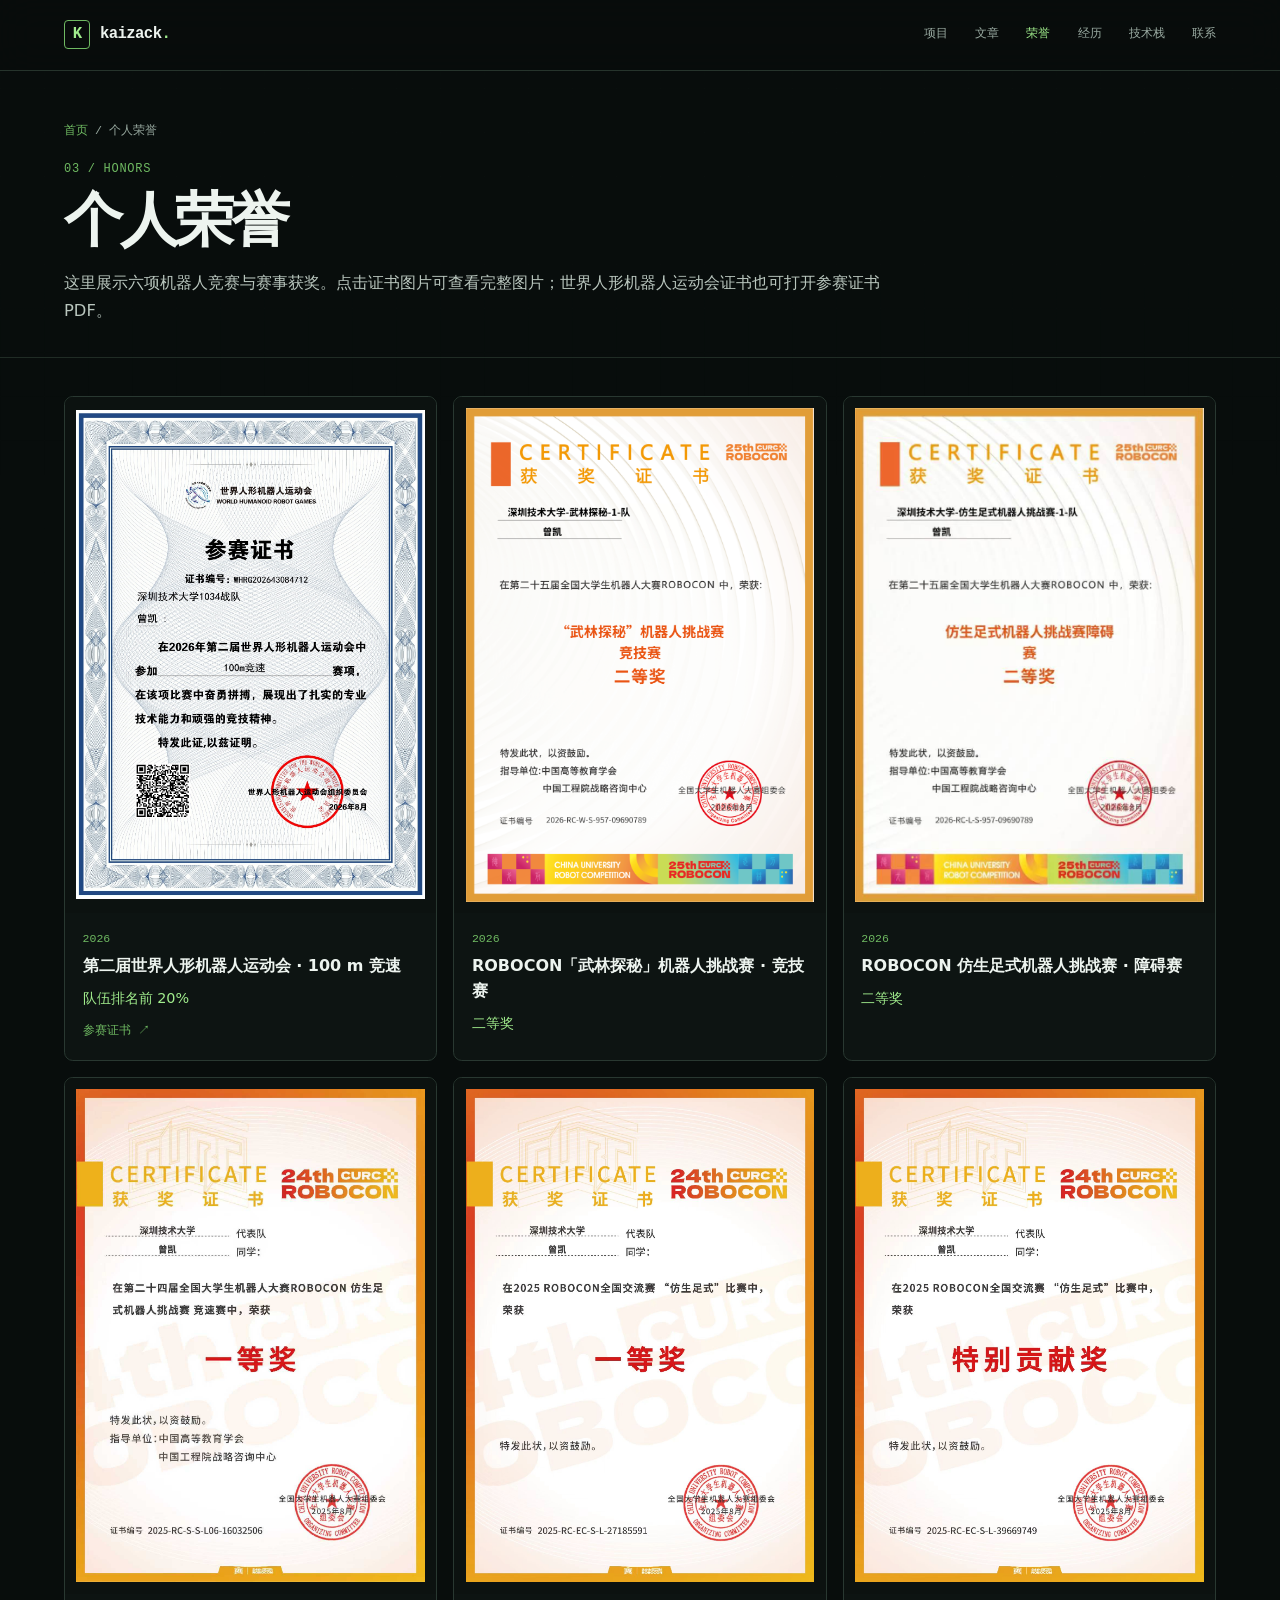
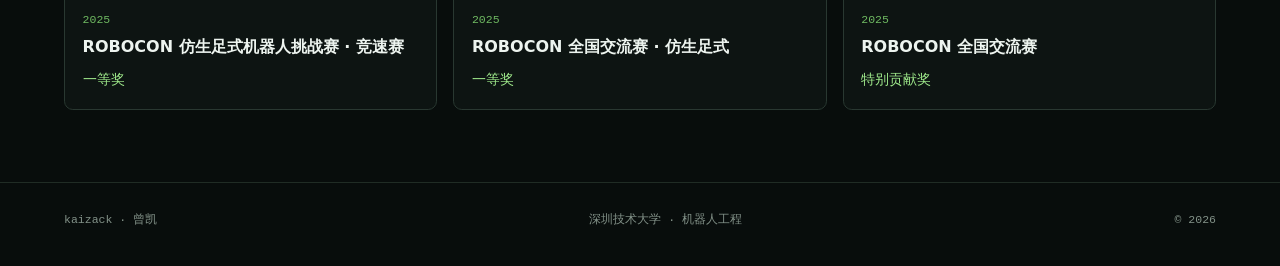
==== honors/index.html @ 5d1df663 "Show honors thumbnails and add detail page" ====
<!doctype html>
<html lang="zh-CN">
<head>
  <meta charset="utf-8">
  <meta name="viewport" content="width=device-width, initial-scale=1">
  <meta name="theme-color" content="#080d0c">
  <meta name="description" content="曾凯的机器人竞赛与赛事获奖证书。">
  <title>个人荣誉 — kaizack</title>
  <link rel="icon" href="/assets/mark.svg" type="image/svg+xml">
  <link rel="stylesheet" href="/assets/site.css">
  <script src="/assets/site.js" defer></script>
</head>
<body>
<a class="skip-link" href="#main">跳至正文</a>
<header class="site-header"><div class="wrap nav-shell">
  <a class="brand" href="/" aria-label="kaizack 首页"><span class="brand-mark">K</span><span>kaizack<span class="brand-dot">.</span></span></a>
  <button class="nav-toggle" type="button" aria-expanded="false" aria-controls="primary-nav">菜单</button>
  <nav class="nav-links" id="primary-nav" aria-label="主导航">
    <a href="/#projects">项目</a><a href="/#articles">文章</a><a href="/#honors" aria-current="page">荣誉</a><a href="/#timeline">经历</a><a href="/#stack">技术栈</a><a href="/#contact">联系</a>
  </nav>
</div></header>
<main id="main">
  <section class="page-hero"><div class="wrap">
    <div class="breadcrumbs"><a href="/">首页</a> / 个人荣誉</div>
    <p class="eyebrow">03 / honors</p><h1>个人荣誉</h1>
    <p class="lede">这里展示六项机器人竞赛与赛事获奖。点击证书图片可查看完整图片；世界人形机器人运动会证书也可打开参赛证书 PDF。</p>
  </div></section>
  <section class="detail-content" id="honors"><div class="wrap">
    <div class="honors-grid">
      <article class="honor-card">
        <button class="honor-preview" type="button" data-lightbox aria-label="查看第二届世界人形机器人运动会参赛证书">
          <img src="/assets/honor-whrg-2026-100m.jpg" alt="第二届世界人形机器人运动会 100 m 竞速参赛证书" loading="lazy" decoding="async">
        </button>
        <div class="honor-body"><p class="honor-year">2026</p><h3>第二届世界人形机器人运动会 · 100 m 竞速</h3><p class="honor-result">队伍排名前 20%</p><a class="honor-document-link" href="/assets/honor-whrg-2026-certificate.pdf" target="_blank" rel="noreferrer">参赛证书 ↗</a></div>
      </article>
      <article class="honor-card">
        <button class="honor-preview" type="button" data-lightbox aria-label="查看 2026 ROBOCON 武林探秘机器人挑战赛竞技赛二等奖证书">
          <img src="/assets/honor-robocon-2026-wulin.png" alt="2026 ROBOCON 武林探秘机器人挑战赛竞技赛二等奖证书" loading="lazy" decoding="async">
        </button>
        <div class="honor-body"><p class="honor-year">2026</p><h3>ROBOCON「武林探秘」机器人挑战赛 · 竞技赛</h3><p class="honor-result">二等奖</p></div>
      </article>
      <article class="honor-card">
        <button class="honor-preview" type="button" data-lightbox aria-label="查看 2026 ROBOCON 仿生足式机器人挑战赛障碍赛二等奖证书">
          <img src="/assets/honor-robocon-2026-obstacle.jpg" alt="2026 ROBOCON 仿生足式机器人挑战赛障碍赛二等奖证书" loading="lazy" decoding="async">
        </button>
        <div class="honor-body"><p class="honor-year">2026</p><h3>ROBOCON 仿生足式机器人挑战赛 · 障碍赛</h3><p class="honor-result">二等奖</p></div>
      </article>
      <article class="honor-card">
        <button class="honor-preview" type="button" data-lightbox aria-label="查看 2025 ROBOCON 仿生足式机器人挑战赛竞速赛一等奖证书">
          <img src="/assets/honor-robocon-2025-race.jpg" alt="2025 ROBOCON 仿生足式机器人挑战赛竞速赛一等奖证书" loading="lazy" decoding="async">
        </button>
        <div class="honor-body"><p class="honor-year">2025</p><h3>ROBOCON 仿生足式机器人挑战赛 · 竞速赛</h3><p class="honor-result">一等奖</p></div>
      </article>
      <article class="honor-card">
        <button class="honor-preview" type="button" data-lightbox aria-label="查看 2025 ROBOCON 全国交流赛仿生足式一等奖证书">
          <img src="/assets/honor-robocon-2025-exchange.jpg" alt="2025 ROBOCON 全国交流赛仿生足式一等奖证书" loading="lazy" decoding="async">
        </button>
        <div class="honor-body"><p class="honor-year">2025</p><h3>ROBOCON 全国交流赛 · 仿生足式</h3><p class="honor-result">一等奖</p></div>
      </article>
      <article class="honor-card">
        <button class="honor-preview" type="button" data-lightbox aria-label="查看 2025 ROBOCON 全国交流赛特别贡献奖证书">
          <img src="/assets/honor-robocon-2025-contribution.jpg" alt="2025 ROBOCON 全国交流赛特别贡献奖证书" loading="lazy" decoding="async">
        </button>
        <div class="honor-body"><p class="honor-year">2025</p><h3>ROBOCON 全国交流赛</h3><p class="honor-result">特别贡献奖</p></div>
      </article>

    </div>
  </div></section>
</main>
<footer class="site-footer"><div class="wrap footer-inner"><span>kaizack · 曾凯</span><span>深圳技术大学 · 机器人工程</span><span>© 2026</span></div></footer>
</body></html>
---- assets/site.css ----
:root {
  color-scheme: dark;
  --bg: #080d0c;
  --panel: #101715;
  --panel-raised: #151e1b;
  --line: #293831;
  --muted: #9aaba2;
  --text: #edf4ef;
  --green: #a1ed8d;
  --green-dim: #6fba62;
  --orange: #ffc27a;
  --mono: ui-monospace, SFMono-Regular, Menlo, Monaco, Consolas, "Liberation Mono", monospace;
  --sans: Inter, ui-sans-serif, system-ui, -apple-system, BlinkMacSystemFont, "Segoe UI", sans-serif;
  --measure: 72rem;
}
* { box-sizing: border-box; }
html { scroll-behavior: smooth; scroll-padding-top: 6rem; }
body { margin: 0; color: var(--text); background: var(--bg); font-family: var(--sans); line-height: 1.7; }
body::before { position: fixed; inset: 0; z-index: -1; content: ""; pointer-events: none; opacity: .16; background-image: linear-gradient(rgba(145, 183, 154, .08) 1px, transparent 1px), linear-gradient(90deg, rgba(145, 183, 154, .08) 1px, transparent 1px); background-size: 44px 44px; mask-image: linear-gradient(to bottom, black, transparent 78%); }
a { color: var(--green); text-decoration: none; }
a:hover { color: #d4ffcb; }
button { font: inherit; }
img, video { display: block; max-width: 100%; }
::selection { color: var(--bg); background: var(--green); }
.wrap { width: min(var(--measure), calc(100% - 2.5rem)); margin-inline: auto; }
.mono, code, .eyebrow, .nav-links, .terminal-label, .tag, .project-meta, .article-meta, .timeline-date { font-family: var(--mono); }
.skip-link { position: absolute; left: 1rem; top: -5rem; z-index: 20; padding: .65rem 1rem; color: var(--bg); background: var(--green); }
.skip-link:focus { top: 1rem; }
.site-header { position: sticky; top: 0; z-index: 10; border-bottom: 1px solid rgba(65, 87, 73, .55); background: rgba(8, 13, 12, .88); backdrop-filter: blur(18px); }
.nav-shell { min-height: 4.35rem; display: flex; align-items: center; justify-content: space-between; gap: 1.2rem; }
.brand { display: inline-flex; align-items: center; gap: .6rem; color: var(--text); font-family: var(--mono); font-size: .98rem; font-weight: 700; letter-spacing: -.04em; }
.brand-mark { display: inline-grid; width: 1.65rem; aspect-ratio: 1; place-items: center; border: 1px solid var(--green-dim); border-radius: .25rem; color: var(--green); }
.brand-dot { color: var(--green); }
.nav-links { display: flex; align-items: center; gap: clamp(.8rem, 2.6vw, 1.7rem); font-size: .78rem; }
.nav-links a { color: var(--muted); }
.nav-links a:hover, .nav-links a[aria-current="page"] { color: var(--green); }
.nav-toggle { display: none; padding: .45rem .65rem; border: 1px solid var(--line); border-radius: .35rem; color: var(--text); background: transparent; cursor: pointer; }
main { min-height: 70vh; }
.hero { position: relative; padding: clamp(4.2rem, 10vw, 8rem) 0 4.2rem; overflow: hidden; }
.hero::after { position: absolute; top: 3rem; right: -5rem; width: min(37vw, 29rem); aspect-ratio: 1; border: 1px solid rgba(161, 237, 141, .12); border-radius: 50%; box-shadow: 0 0 0 3rem rgba(161,237,141,.025), 0 0 0 7rem rgba(161,237,141,.02); content: ""; pointer-events: none; }
.hero-inner { position: relative; z-index: 1; max-width: 54rem; }
.terminal-label { display: inline-flex; gap: .6rem; align-items: center; margin-bottom: 1.25rem; color: var(--green); font-size: .83rem; }
.terminal-label::before { content: ">"; color: var(--green-dim); }
.hero h1 { max-width: 15ch; margin: 0; font-size: clamp(2.8rem, 7vw, 5.8rem); font-weight: 720; letter-spacing: -.065em; line-height: 1.08; }
.hero h1 span { color: var(--green); }
.hero-copy { max-width: 43rem; margin: 1.35rem 0 0; color: #b8c5bd; font-size: clamp(1rem, 1.7vw, 1.18rem); }
.hero-copy strong { color: var(--text); font-weight: 600; }
.hero-actions { display: flex; flex-wrap: wrap; gap: .75rem; margin-top: 1.8rem; }
.button { display: inline-flex; min-height: 2.85rem; align-items: center; justify-content: center; gap: .55rem; padding: .65rem 1rem; border: 1px solid var(--line); border-radius: .35rem; color: var(--text); background: var(--panel); font-family: var(--mono); font-size: .83rem; transition: border-color .16s ease, background .16s ease, transform .16s ease; }
.button:hover { transform: translateY(-1px); border-color: var(--green-dim); background: var(--panel-raised); color: var(--text); }
.button-primary { border-color: var(--green); color: #091008; background: var(--green); font-weight: 700; }
.button-primary:hover { border-color: #c1ffb1; color: #091008; background: #c1ffb1; }
.hero-facts { display: flex; flex-wrap: wrap; gap: .6rem 1.25rem; margin-top: 2.25rem; color: var(--muted); font-family: var(--mono); font-size: .75rem; }
.hero-facts span::before { margin-right: .5rem; color: var(--green-dim); content: "//"; }
.section { padding: 4.2rem 0; border-top: 1px solid rgba(65, 87, 73, .43); }
.section-head { display: flex; align-items: end; justify-content: space-between; gap: 1.5rem; margin-bottom: 1.75rem; }
.eyebrow { margin: 0 0 .45rem; color: var(--green-dim); font-size: .75rem; letter-spacing: .06em; text-transform: uppercase; }
h2 { margin: 0; font-size: clamp(1.75rem, 4vw, 2.65rem); letter-spacing: -.045em; line-height: 1.2; }
.section-intro { max-width: 40rem; margin: .7rem 0 0; color: var(--muted); }
.text-link { flex: 0 0 auto; color: var(--green); font-family: var(--mono); font-size: .78rem; }
.text-link::after { content: " ↗"; }
.project-grid { display: grid; grid-template-columns: repeat(2, minmax(0, 1fr)); gap: 1rem; }
.project-card { min-width: 0; overflow: hidden; border: 1px solid var(--line); border-radius: .65rem; background: linear-gradient(145deg, rgba(21,30,27,.95), rgba(12,17,15,.97)); transition: transform .18s ease, border-color .18s ease; }
.project-card:hover { transform: translateY(-3px); border-color: #587254; }
.project-card img { width: 100%; height: 14rem; object-fit: cover; background: #141c19; }
.project-media { display: block; width: 100%; overflow: hidden; cursor: pointer; }
.project-media img { display: block; }
.project-card .photo-contain { object-fit: contain; padding: .7rem; }
.media-button { width: 100%; padding: 0; overflow: hidden; border: 0; background: transparent; cursor: zoom-in; }
.project-body { padding: 1.15rem 1.2rem 1.25rem; }
.project-meta { display: flex; flex-wrap: wrap; gap: .45rem; margin-bottom: .65rem; color: var(--green-dim); font-size: .69rem; }
.project-body h3 { margin: 0; font-size: 1.18rem; letter-spacing: -.025em; }
.project-body p { margin: .55rem 0 1rem; color: #b2beb6; font-size: .9rem; }
.project-foot { display: flex; align-items: center; justify-content: space-between; gap: 1rem; font-family: var(--mono); font-size: .75rem; }
.project-foot a { color: var(--green); }
.project-foot span { color: #7e9085; }
.article-grid { display: grid; grid-template-columns: repeat(2, minmax(0, 1fr)); gap: 1rem; }
.article-card { padding: 1.2rem; border: 1px solid var(--line); border-radius: .55rem; background: rgba(16,23,21,.8); }
.article-card h3 { margin: .35rem 0 .45rem; font-size: 1.13rem; }
.article-card p { margin: 0; color: var(--muted); font-size: .9rem; }
.article-card .article-meta { color: var(--green-dim); font-size: .7rem; }
.honor-highlights { display: grid; grid-template-columns: repeat(2, minmax(0, 1fr)); gap: 1rem; max-width: 48rem; }
.honor-highlight { min-width: 0; overflow: hidden; border: 1px solid var(--line); border-radius: .55rem; background: rgba(16,23,21,.8); }
.honor-highlight-link { display: grid; height: 11rem; place-items: center; padding: .65rem; background: #0c1210; cursor: pointer; }
.honor-highlight-link:hover { background: #111a16; }
.honor-highlight-link img { width: 100%; height: 100%; object-fit: contain; }
.honor-highlight-caption { margin: 0; padding: .75rem .9rem .85rem; color: var(--green); font-size: .92rem; line-height: 1.55; }
.honors-grid { display: grid; grid-template-columns: repeat(3, minmax(0, 1fr)); gap: 1rem; }
.honor-card { min-width: 0; overflow: hidden; border: 1px solid var(--line); border-radius: .55rem; background: rgba(16,23,21,.8); }
.honor-preview { display: block; width: 100%; padding: .7rem; border: 0; background: #0c1210; cursor: zoom-in; }
.honor-preview img { width: 100%; aspect-ratio: 210 / 297; object-fit: contain; }
.honor-body { padding: 1rem 1.1rem 1.1rem; }
.honor-year { margin: 0 0 .35rem; color: var(--green-dim); font-family: var(--mono); font-size: .72rem; }
.honor-body h3 { margin: 0; font-size: 1rem; line-height: 1.55; }
.honor-result { margin: .45rem 0 0; color: var(--green); font-size: .9rem; }
.honor-document-link { display: inline-block; margin-top: .65rem; color: var(--green-dim); font-family: var(--mono); font-size: .75rem; }
@media (max-width: 980px) {
  .honors-grid { grid-template-columns: repeat(2, minmax(0, 1fr)); }
}
.split { display: grid; grid-template-columns: minmax(0, 1.1fr) minmax(14rem, .9fr); gap: 2rem; align-items: start; }
.prose { max-width: 52rem; color: #c4cec8; }
.prose p { margin: 0 0 1rem; }
.prose strong { color: var(--text); }
.prose h2 { margin: 2rem 0 .8rem; font-size: 1.45rem; }
.prose h3 { margin: 1.5rem 0 .55rem; color: var(--text); font-size: 1.08rem; }
.prose ul { padding-left: 1.25rem; }
.prose li { margin: .42rem 0; }
.prose code { padding: .08rem .3rem; border: 1px solid #31433a; border-radius: .2rem; color: #c5efa9; background: #121b17; font-size: .88em; }
.callout { margin: 1.2rem 0; padding: 1rem 1.1rem; border-left: 2px solid var(--green-dim); background: rgba(161,237,141,.055); color: #c9d5cd; }
.callout strong { color: var(--green); }
.timeline { position: relative; display: grid; gap: 0; max-width: 55rem; margin-left: .4rem; }
.timeline::before { position: absolute; top: .55rem; bottom: .65rem; left: .32rem; width: 1px; background: var(--line); content: ""; }
.timeline-item { position: relative; display: grid; grid-template-columns: 9.4rem 1fr; gap: 1.2rem; padding: 0 0 1.5rem 1.65rem; }
.timeline-item::before { position: absolute; top: .56rem; left: 0; width: .65rem; height: .65rem; border: 1px solid var(--green-dim); border-radius: 50%; background: var(--bg); content: ""; }
.timeline-date { color: var(--green-dim); font-size: .76rem; }
.timeline-item h3 { margin: 0; font-size: .98rem; }
.timeline-item p { margin: .25rem 0 0; color: var(--muted); font-size: .87rem; }
.skill-list { display: flex; flex-wrap: wrap; gap: .55rem; margin-top: 1.15rem; }
.tag { padding: .35rem .6rem; border: 1px solid #2c3a33; border-radius: .28rem; color: #c0d0c5; background: #101714; font-size: .72rem; }
.contact-panel { display: flex; flex-wrap: wrap; align-items: center; justify-content: space-between; gap: 1.2rem; padding: 1.4rem; border: 1px solid var(--line); border-radius: .55rem; background: var(--panel); }
.contact-panel h3 { margin: 0; font-size: 1.1rem; }
.contact-panel p { margin: .2rem 0 0; color: var(--muted); }
.contact-links { display: flex; flex-wrap: wrap; gap: .8rem 1.2rem; font-family: var(--mono); font-size: .78rem; }
.site-footer { padding: 1.7rem 0 2.3rem; border-top: 1px solid rgba(65, 87, 73, .43); color: #829188; font-family: var(--mono); font-size: .72rem; }
.footer-inner { display: flex; flex-wrap: wrap; justify-content: space-between; gap: .6rem 1.5rem; }
.page-hero { padding: 3.2rem 0 2rem; border-bottom: 1px solid rgba(65, 87, 73, .43); }
.breadcrumbs { margin-bottom: 1.1rem; color: var(--muted); font-family: var(--mono); font-size: .73rem; }
.breadcrumbs a { color: var(--green-dim); }
.page-hero h1 { margin: 0; font-size: clamp(2.1rem, 5vw, 3.7rem); letter-spacing: -.055em; line-height: 1.12; }
.page-hero .lede { max-width: 52rem; margin: 1rem 0 0; color: #b9c6be; font-size: 1.02rem; }
.page-meta { display: flex; flex-wrap: wrap; gap: .5rem 1rem; margin-top: 1rem; color: var(--green-dim); font-family: var(--mono); font-size: .73rem; }
.detail-content { padding: 2.4rem 0 4.5rem; }
.detail-grid { display: grid; grid-template-columns: minmax(0, 1fr) 17rem; gap: 2rem; align-items: start; }
.detail-aside { position: sticky; top: 6rem; padding: 1rem; border: 1px solid var(--line); border-radius: .45rem; background: var(--panel); }
.detail-aside h2 { margin: 0 0 .65rem; font-size: .78rem; font-family: var(--mono); color: var(--green); }
.detail-aside a { display: block; padding: .32rem 0; color: var(--muted); font-size: .82rem; }
.detail-aside a:hover { color: var(--green); }
.detail-image { width: 100%; max-height: 32rem; margin: 1rem 0 1.35rem; object-fit: contain; border: 1px solid var(--line); border-radius: .45rem; background: #0c1210; }
.metric-grid { display: grid; grid-template-columns: repeat(2, minmax(0, 1fr)); gap: .7rem; margin: 1.2rem 0; }
.metric { padding: .85rem; border: 1px solid var(--line); border-radius: .4rem; background: var(--panel); }
.metric b { display: block; color: var(--green); font-family: var(--mono); font-size: 1.15rem; }
.metric span { display: block; color: var(--muted); font-size: .75rem; }
.video-grid { display: grid; grid-template-columns: repeat(2, minmax(0, 1fr)); gap: 1rem; margin: 1.2rem 0; }
.video-card { min-width: 0; padding: .65rem; border: 1px solid var(--line); border-radius: .45rem; background: var(--panel); }
.video-card video { width: 100%; border-radius: .28rem; background: #050807; }
.video-card h3 { margin: .55rem .2rem .1rem; font-size: .87rem; }
.video-card p { margin: 0 .2rem .25rem; color: var(--muted); font-size: .76rem; }
.data-table { width: 100%; margin: 1rem 0 1.3rem; border-collapse: collapse; font-size: .84rem; }
.data-table th, .data-table td { padding: .7rem .65rem; border-bottom: 1px solid var(--line); text-align: left; vertical-align: top; }
.data-table th { color: var(--green); font-family: var(--mono); font-size: .72rem; font-weight: 500; }
.data-table td { color: #c4cec8; }
.article-toc { padding: 1rem; border: 1px solid var(--line); border-radius: .45rem; background: var(--panel); }
.article-toc h2 { margin: 0 0 .55rem; color: var(--green); font-family: var(--mono); font-size: .78rem; }
.article-toc a { display: block; padding: .25rem 0; color: var(--muted); font-size: .82rem; }
.article-toc a:hover { color: var(--green); }
.note-small { color: var(--muted); font-size: .78rem; }
dialog.lightbox { width: min(94vw, 72rem); max-width: none; max-height: 92vh; padding: .65rem; overflow: auto; border: 1px solid #536953; border-radius: .55rem; color: var(--text); background: #080d0c; }
dialog.lightbox::backdrop { background: rgba(0,0,0,.82); backdrop-filter: blur(5px); }
.lightbox img { width: 100%; max-height: calc(92vh - 5rem); object-fit: contain; }
.lightbox-close { display: flex; justify-content: end; margin-bottom: .4rem; }
.lightbox-close button { padding: .4rem .65rem; border: 1px solid var(--line); border-radius: .25rem; color: var(--text); background: var(--panel); cursor: pointer; }
:focus-visible { outline: 2px solid var(--green); outline-offset: 3px; }
@media (max-width: 760px) {
  .nav-shell { min-height: 4rem; }
  .nav-toggle { display: inline-flex; }
  .nav-links { position: absolute; top: calc(100% + 1px); right: 0; left: 0; display: none; align-items: stretch; flex-direction: column; gap: 0; padding: .5rem 1.25rem 1rem; border-bottom: 1px solid var(--line); background: rgba(8,13,12,.98); }
  .nav-links[data-open="true"] { display: flex; }
  .nav-links a { padding: .6rem .1rem; }
  .project-grid, .article-grid { grid-template-columns: 1fr; }
  .honors-grid { grid-template-columns: 1fr; }
  .honor-highlights { grid-template-columns: 1fr; max-width: 26rem; }
  .honor-highlight-link { height: 10rem; }
  .project-card img { height: 13rem; }
  .split, .detail-grid { grid-template-columns: 1fr; }
  .detail-aside { position: static; order: -1; }
  .detail-aside nav { display: flex; flex-wrap: wrap; gap: .2rem .8rem; }
  .timeline-item { grid-template-columns: 1fr; gap: .12rem; }
  .video-grid { grid-template-columns: 1fr; }
  .section { padding: 3.2rem 0; }
}
@media (max-width: 440px) {
  .wrap { width: min(var(--measure), calc(100% - 1.4rem)); }
  .hero { padding-top: 3.5rem; }
  .hero::after { right: -15rem; width: 24rem; }
  .section-head { align-items: start; flex-direction: column; gap: .6rem; }
  .contact-panel { align-items: start; flex-direction: column; }
  .metric-grid { grid-template-columns: 1fr 1fr; }
  .data-table { font-size: .74rem; }
  .data-table th, .data-table td { padding: .55rem .4rem; }
}
@media (prefers-reduced-motion: reduce) {
  html { scroll-behavior: auto; }
  *, *::before, *::after { scroll-behavior: auto !important; transition-duration: .01ms !important; animation-duration: .01ms !important; }
}
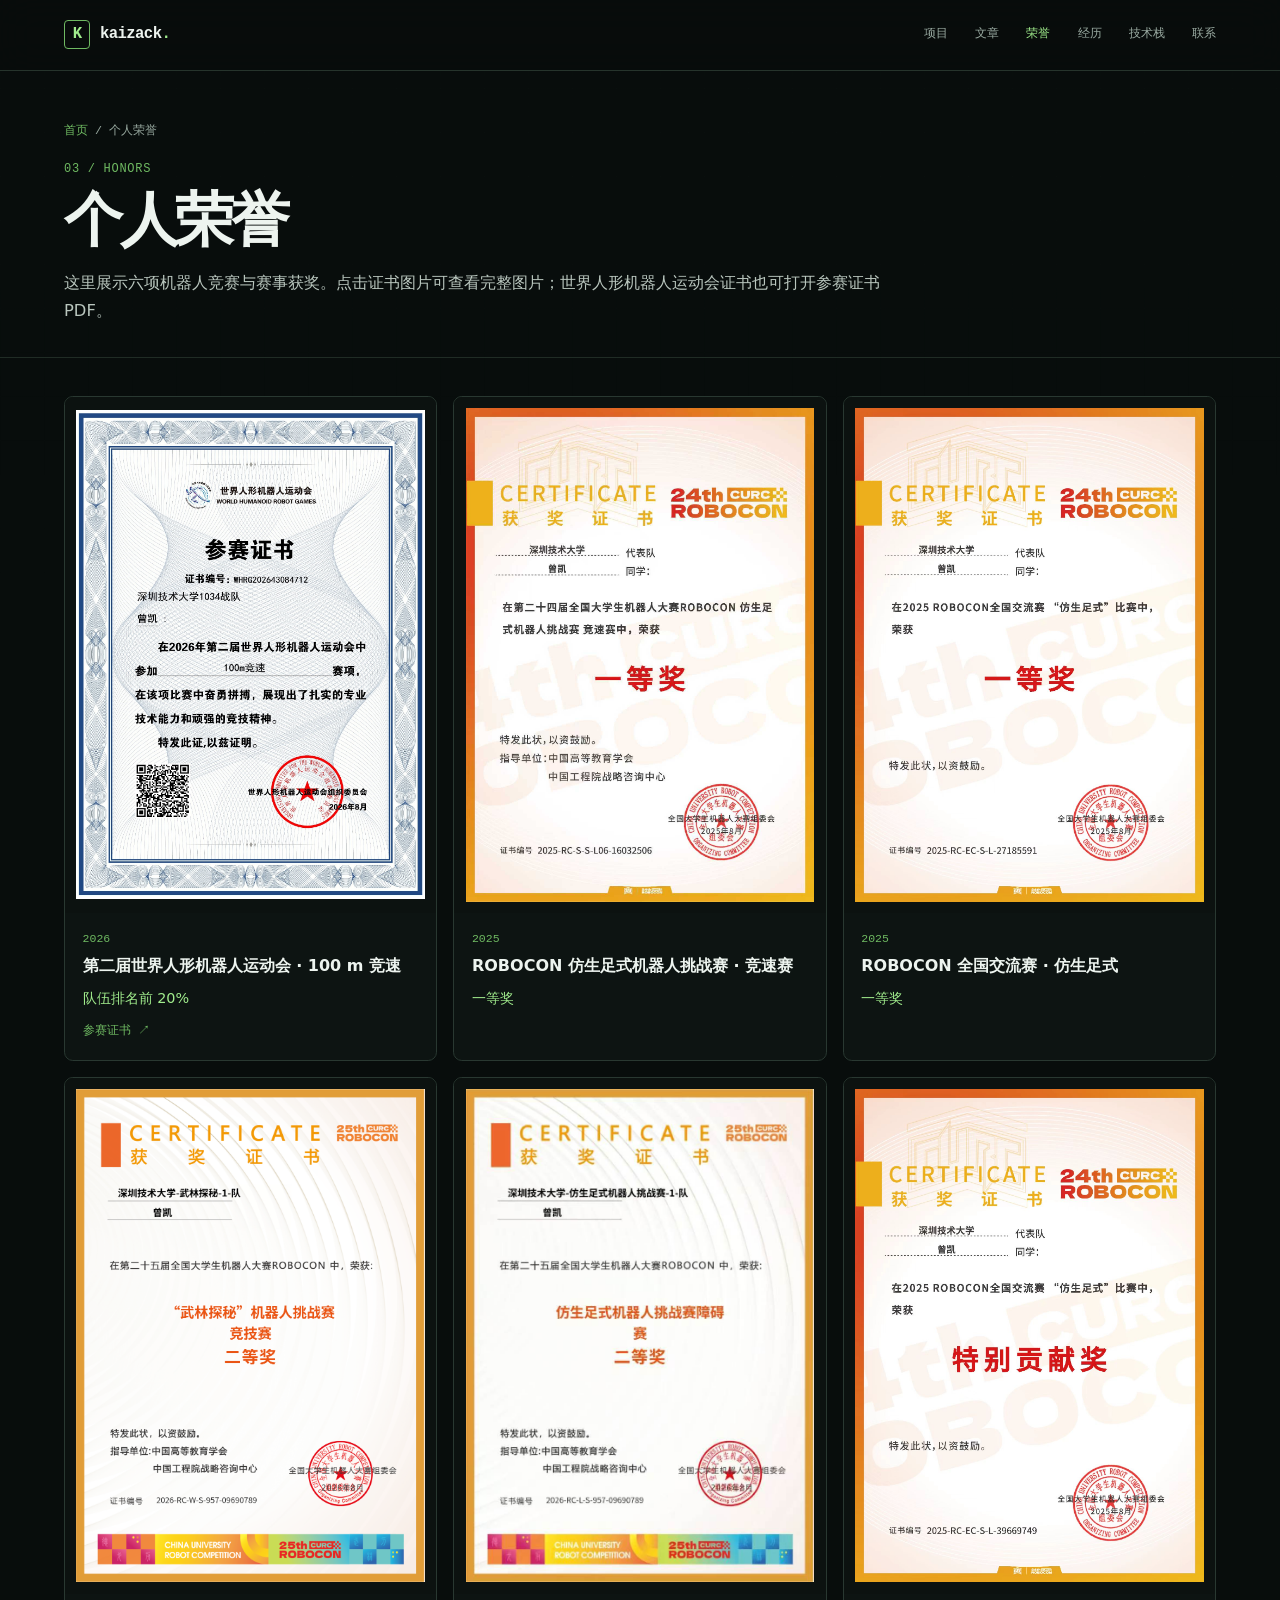
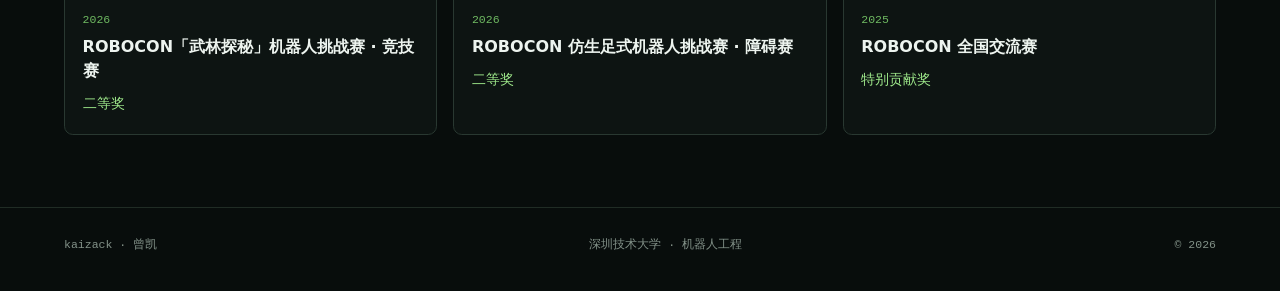
==== commit 05e3b7e5: "Show full honors thumbnails and prioritize first prizes" ====
--- a/honors/index.html
+++ b/honors/index.html
@@ -32,32 +32,27 @@
           <img src="/assets/honor-whrg-2026-100m.jpg" alt="第二届世界人形机器人运动会 100 m 竞速参赛证书" loading="lazy" decoding="async">
         </button>
         <div class="honor-body"><p class="honor-year">2026</p><h3>第二届世界人形机器人运动会 · 100 m 竞速</h3><p class="honor-result">队伍排名前 20%</p><a class="honor-document-link" href="/assets/honor-whrg-2026-certificate.pdf" target="_blank" rel="noreferrer">参赛证书 ↗</a></div>
-      </article>
-      <article class="honor-card">
+      </article>      <article class="honor-card">
+        <button class="honor-preview" type="button" data-lightbox aria-label="查看 2025 ROBOCON 仿生足式机器人挑战赛竞速赛一等奖证书">
+          <img src="/assets/honor-robocon-2025-race.jpg" alt="2025 ROBOCON 仿生足式机器人挑战赛竞速赛一等奖证书" loading="lazy" decoding="async">
+        </button>
+        <div class="honor-body"><p class="honor-year">2025</p><h3>ROBOCON 仿生足式机器人挑战赛 · 竞速赛</h3><p class="honor-result">一等奖</p></div>
+      </article>      <article class="honor-card">
+        <button class="honor-preview" type="button" data-lightbox aria-label="查看 2025 ROBOCON 全国交流赛仿生足式一等奖证书">
+          <img src="/assets/honor-robocon-2025-exchange.jpg" alt="2025 ROBOCON 全国交流赛仿生足式一等奖证书" loading="lazy" decoding="async">
+        </button>
+        <div class="honor-body"><p class="honor-year">2025</p><h3>ROBOCON 全国交流赛 · 仿生足式</h3><p class="honor-result">一等奖</p></div>
+      </article>      <article class="honor-card">
         <button class="honor-preview" type="button" data-lightbox aria-label="查看 2026 ROBOCON 武林探秘机器人挑战赛竞技赛二等奖证书">
           <img src="/assets/honor-robocon-2026-wulin.png" alt="2026 ROBOCON 武林探秘机器人挑战赛竞技赛二等奖证书" loading="lazy" decoding="async">
         </button>
         <div class="honor-body"><p class="honor-year">2026</p><h3>ROBOCON「武林探秘」机器人挑战赛 · 竞技赛</h3><p class="honor-result">二等奖</p></div>
-      </article>
-      <article class="honor-card">
+      </article>      <article class="honor-card">
         <button class="honor-preview" type="button" data-lightbox aria-label="查看 2026 ROBOCON 仿生足式机器人挑战赛障碍赛二等奖证书">
           <img src="/assets/honor-robocon-2026-obstacle.jpg" alt="2026 ROBOCON 仿生足式机器人挑战赛障碍赛二等奖证书" loading="lazy" decoding="async">
         </button>
         <div class="honor-body"><p class="honor-year">2026</p><h3>ROBOCON 仿生足式机器人挑战赛 · 障碍赛</h3><p class="honor-result">二等奖</p></div>
-      </article>
-      <article class="honor-card">
-        <button class="honor-preview" type="button" data-lightbox aria-label="查看 2025 ROBOCON 仿生足式机器人挑战赛竞速赛一等奖证书">
-          <img src="/assets/honor-robocon-2025-race.jpg" alt="2025 ROBOCON 仿生足式机器人挑战赛竞速赛一等奖证书" loading="lazy" decoding="async">
-        </button>
-        <div class="honor-body"><p class="honor-year">2025</p><h3>ROBOCON 仿生足式机器人挑战赛 · 竞速赛</h3><p class="honor-result">一等奖</p></div>
-      </article>
-      <article class="honor-card">
-        <button class="honor-preview" type="button" data-lightbox aria-label="查看 2025 ROBOCON 全国交流赛仿生足式一等奖证书">
-          <img src="/assets/honor-robocon-2025-exchange.jpg" alt="2025 ROBOCON 全国交流赛仿生足式一等奖证书" loading="lazy" decoding="async">
-        </button>
-        <div class="honor-body"><p class="honor-year">2025</p><h3>ROBOCON 全国交流赛 · 仿生足式</h3><p class="honor-result">一等奖</p></div>
-      </article>
-      <article class="honor-card">
+      </article>      <article class="honor-card">
         <button class="honor-preview" type="button" data-lightbox aria-label="查看 2025 ROBOCON 全国交流赛特别贡献奖证书">
           <img src="/assets/honor-robocon-2025-contribution.jpg" alt="2025 ROBOCON 全国交流赛特别贡献奖证书" loading="lazy" decoding="async">
         </button>
--- a/assets/site.css
+++ b/assets/site.css
@@ -79,11 +79,11 @@
 .article-card h3 { margin: .35rem 0 .45rem; font-size: 1.13rem; }
 .article-card p { margin: 0; color: var(--muted); font-size: .9rem; }
 .article-card .article-meta { color: var(--green-dim); font-size: .7rem; }
-.honor-highlights { display: grid; grid-template-columns: repeat(2, minmax(0, 1fr)); gap: 1rem; max-width: 48rem; }
+.honor-highlights { display: grid; grid-template-columns: repeat(2, minmax(0, 1fr)); gap: 1rem; }
 .honor-highlight { min-width: 0; overflow: hidden; border: 1px solid var(--line); border-radius: .55rem; background: rgba(16,23,21,.8); }
-.honor-highlight-link { display: grid; height: 11rem; place-items: center; padding: .65rem; background: #0c1210; cursor: pointer; }
+.honor-highlight-link { display: flex; height: 9rem; align-items: center; justify-content: center; overflow: hidden; padding: .65rem; background: #0c1210; cursor: pointer; }
 .honor-highlight-link:hover { background: #111a16; }
-.honor-highlight-link img { width: 100%; height: 100%; object-fit: contain; }
+.honor-highlight-link img { display: block; flex: 0 1 auto; width: auto; height: 100%; min-width: 0; min-height: 0; max-width: 100%; max-height: 100%; object-fit: contain; }
 .honor-highlight-caption { margin: 0; padding: .75rem .9rem .85rem; color: var(--green); font-size: .92rem; line-height: 1.55; }
 .honors-grid { display: grid; grid-template-columns: repeat(3, minmax(0, 1fr)); gap: 1rem; }
 .honor-card { min-width: 0; overflow: hidden; border: 1px solid var(--line); border-radius: .55rem; background: rgba(16,23,21,.8); }
@@ -168,8 +168,9 @@
   .nav-links a { padding: .6rem .1rem; }
   .project-grid, .article-grid { grid-template-columns: 1fr; }
   .honors-grid { grid-template-columns: 1fr; }
-  .honor-highlights { grid-template-columns: 1fr; max-width: 26rem; }
-  .honor-highlight-link { height: 10rem; }
+  .honor-highlights { grid-template-columns: repeat(2, minmax(0, 1fr)); }
+  .honor-highlight-link { height: 7.5rem; }
+  .honor-highlight-caption { padding: .6rem .65rem .7rem; font-size: .78rem; line-height: 1.45; }
   .project-card img { height: 13rem; }
   .split, .detail-grid { grid-template-columns: 1fr; }
   .detail-aside { position: static; order: -1; }
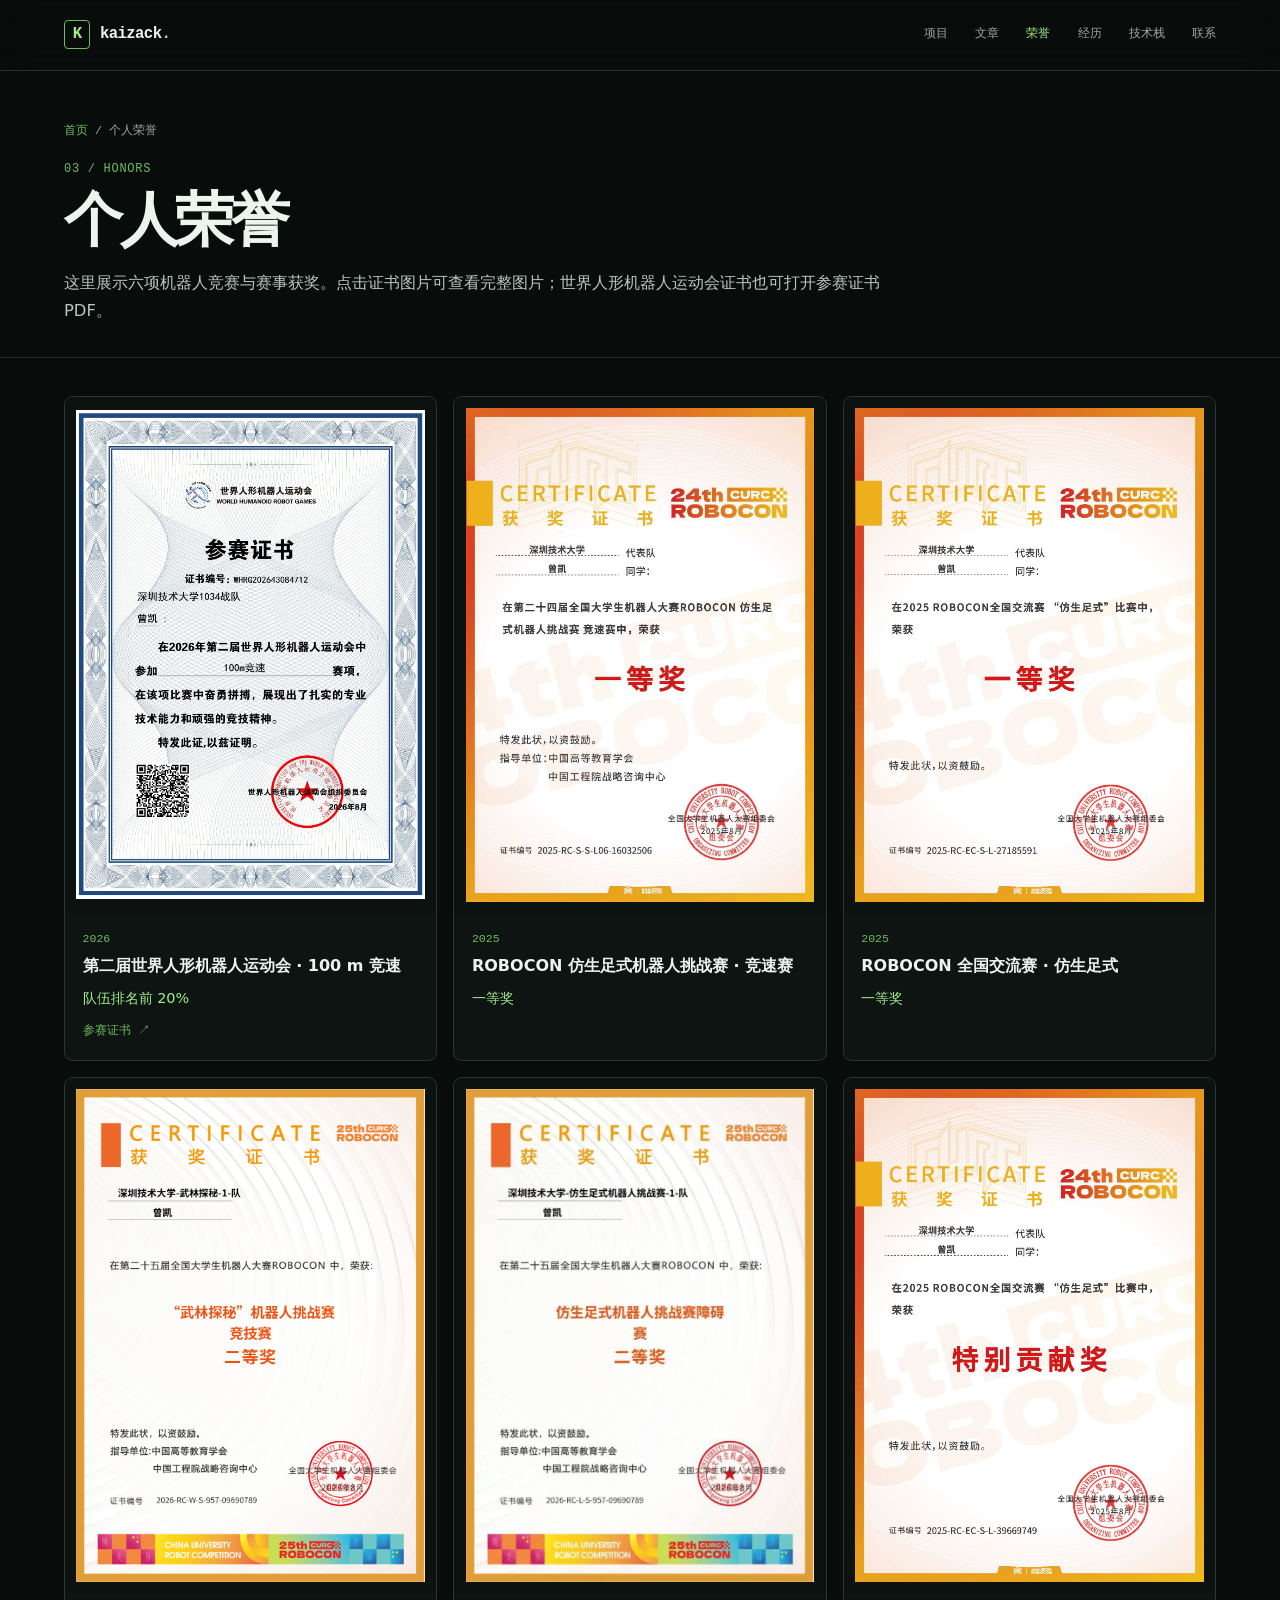
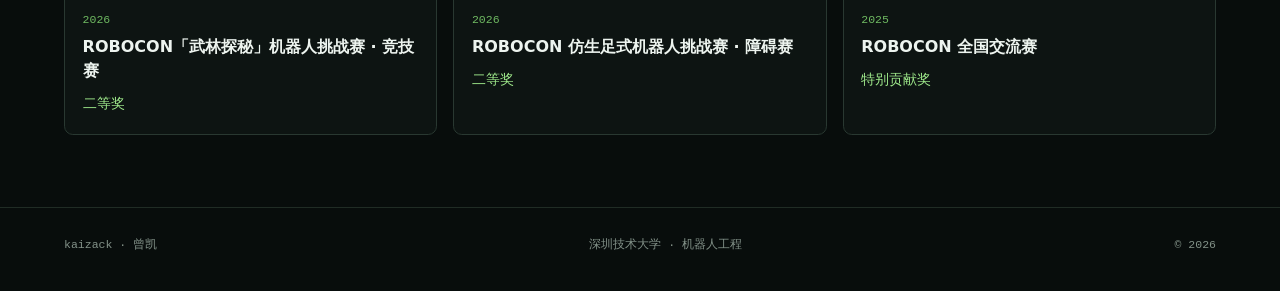
==== commit 5dafcae3: "Bust honors stylesheet cache across pages" ====
--- a/honors/index.html
+++ b/honors/index.html
@@ -7,7 +7,7 @@
   <meta name="description" content="曾凯的机器人竞赛与赛事获奖证书。">
   <title>个人荣誉 — kaizack</title>
   <link rel="icon" href="/assets/mark.svg" type="image/svg+xml">
-  <link rel="stylesheet" href="/assets/site.css">
+  <link rel="stylesheet" href="/assets/site.css?v=875d88be02023db81b6aa912f1551c6af58d084d">
   <script src="/assets/site.js" defer></script>
 </head>
 <body>
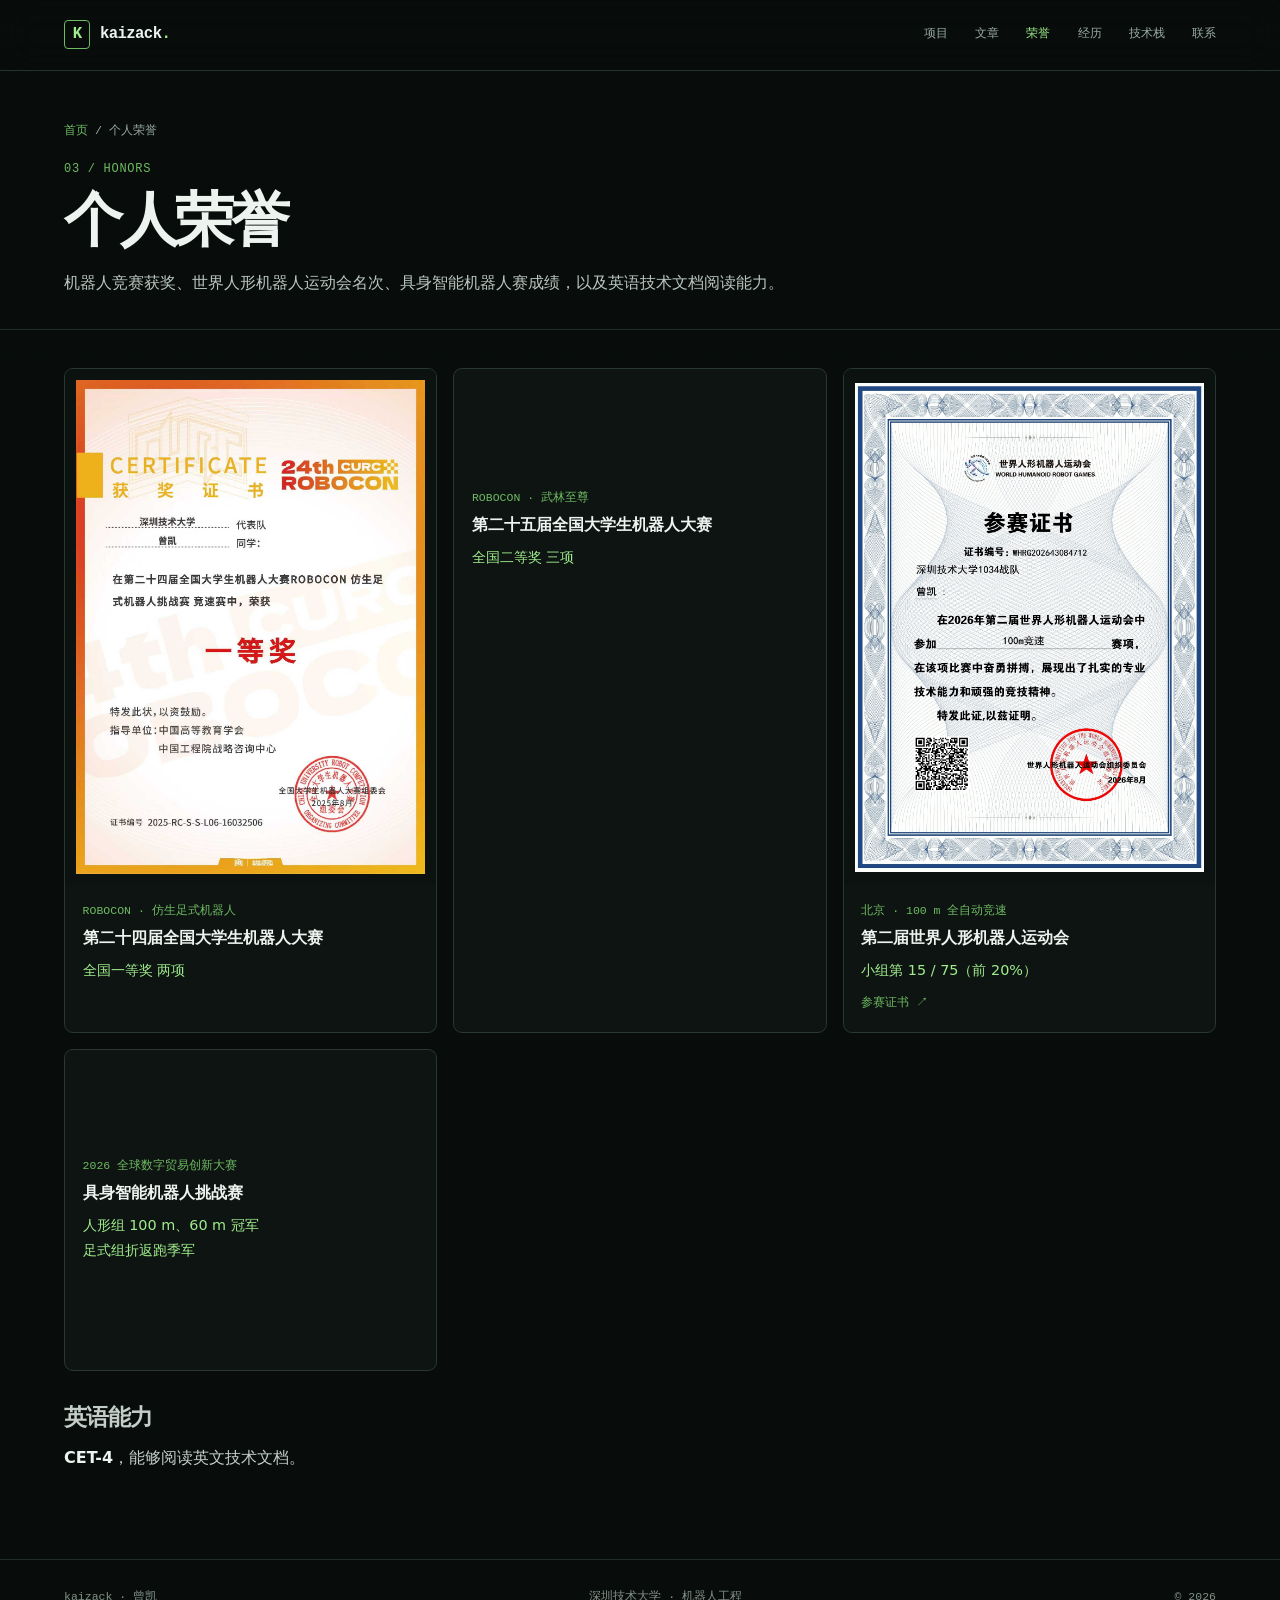
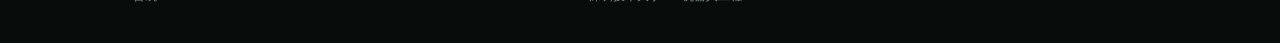
==== commit fd7bc39d: "Sync portfolio updates and resume-style honors" ====
--- a/honors/index.html
+++ b/honors/index.html
@@ -7,7 +7,7 @@
   <meta name="description" content="曾凯的机器人竞赛与赛事获奖证书。">
   <title>个人荣誉 — kaizack</title>
   <link rel="icon" href="/assets/mark.svg" type="image/svg+xml">
-  <link rel="stylesheet" href="/assets/site.css?v=875d88be02023db81b6aa912f1551c6af58d084d">
+  <link rel="stylesheet" href="/assets/site.css?v=d2a3a76b84ee8436ade313af73252d78590f33d6">
   <script src="/assets/site.js" defer></script>
 </head>
 <body>
@@ -23,43 +23,30 @@
   <section class="page-hero"><div class="wrap">
     <div class="breadcrumbs"><a href="/">首页</a> / 个人荣誉</div>
     <p class="eyebrow">03 / honors</p><h1>个人荣誉</h1>
-    <p class="lede">这里展示六项机器人竞赛与赛事获奖。点击证书图片可查看完整图片；世界人形机器人运动会证书也可打开参赛证书 PDF。</p>
+    <p class="lede">机器人竞赛获奖、世界人形机器人运动会名次、具身智能机器人赛成绩，以及英语技术文档阅读能力。</p>
   </div></section>
   <section class="detail-content" id="honors"><div class="wrap">
     <div class="honors-grid">
       <article class="honor-card">
+        <button class="honor-preview" type="button" data-lightbox aria-label="查看第二十四届 ROBOCON 仿生足式机器人证书">
+          <img src="/assets/honor-robocon-2025-race.jpg" alt="ROBOCON 仿生足式机器人竞赛一等奖证书" loading="lazy" decoding="async">
+        </button>
+        <div class="honor-body"><p class="honor-year">ROBOCON · 仿生足式机器人</p><h3>第二十四届全国大学生机器人大赛</h3><p class="honor-result">全国一等奖 两项</p></div>
+      </article>
+      <article class="honor-card honor-text-card">
+        <div class="honor-body"><p class="honor-year">ROBOCON · 武林至尊</p><h3>第二十五届全国大学生机器人大赛</h3><p class="honor-result">全国二等奖 三项</p></div>
+      </article>
+      <article class="honor-card">
         <button class="honor-preview" type="button" data-lightbox aria-label="查看第二届世界人形机器人运动会参赛证书">
-          <img src="/assets/honor-whrg-2026-100m.jpg" alt="第二届世界人形机器人运动会 100 m 竞速参赛证书" loading="lazy" decoding="async">
+          <img src="/assets/honor-whrg-2026-100m.jpg" alt="第二届世界人形机器人运动会北京 100 m 全自动竞速参赛证书" loading="lazy" decoding="async">
         </button>
-        <div class="honor-body"><p class="honor-year">2026</p><h3>第二届世界人形机器人运动会 · 100 m 竞速</h3><p class="honor-result">队伍排名前 20%</p><a class="honor-document-link" href="/assets/honor-whrg-2026-certificate.pdf" target="_blank" rel="noreferrer">参赛证书 ↗</a></div>
-      </article>      <article class="honor-card">
-        <button class="honor-preview" type="button" data-lightbox aria-label="查看 2025 ROBOCON 仿生足式机器人挑战赛竞速赛一等奖证书">
-          <img src="/assets/honor-robocon-2025-race.jpg" alt="2025 ROBOCON 仿生足式机器人挑战赛竞速赛一等奖证书" loading="lazy" decoding="async">
-        </button>
-        <div class="honor-body"><p class="honor-year">2025</p><h3>ROBOCON 仿生足式机器人挑战赛 · 竞速赛</h3><p class="honor-result">一等奖</p></div>
-      </article>      <article class="honor-card">
-        <button class="honor-preview" type="button" data-lightbox aria-label="查看 2025 ROBOCON 全国交流赛仿生足式一等奖证书">
-          <img src="/assets/honor-robocon-2025-exchange.jpg" alt="2025 ROBOCON 全国交流赛仿生足式一等奖证书" loading="lazy" decoding="async">
-        </button>
-        <div class="honor-body"><p class="honor-year">2025</p><h3>ROBOCON 全国交流赛 · 仿生足式</h3><p class="honor-result">一等奖</p></div>
-      </article>      <article class="honor-card">
-        <button class="honor-preview" type="button" data-lightbox aria-label="查看 2026 ROBOCON 武林探秘机器人挑战赛竞技赛二等奖证书">
-          <img src="/assets/honor-robocon-2026-wulin.png" alt="2026 ROBOCON 武林探秘机器人挑战赛竞技赛二等奖证书" loading="lazy" decoding="async">
-        </button>
-        <div class="honor-body"><p class="honor-year">2026</p><h3>ROBOCON「武林探秘」机器人挑战赛 · 竞技赛</h3><p class="honor-result">二等奖</p></div>
-      </article>      <article class="honor-card">
-        <button class="honor-preview" type="button" data-lightbox aria-label="查看 2026 ROBOCON 仿生足式机器人挑战赛障碍赛二等奖证书">
-          <img src="/assets/honor-robocon-2026-obstacle.jpg" alt="2026 ROBOCON 仿生足式机器人挑战赛障碍赛二等奖证书" loading="lazy" decoding="async">
-        </button>
-        <div class="honor-body"><p class="honor-year">2026</p><h3>ROBOCON 仿生足式机器人挑战赛 · 障碍赛</h3><p class="honor-result">二等奖</p></div>
-      </article>      <article class="honor-card">
-        <button class="honor-preview" type="button" data-lightbox aria-label="查看 2025 ROBOCON 全国交流赛特别贡献奖证书">
-          <img src="/assets/honor-robocon-2025-contribution.jpg" alt="2025 ROBOCON 全国交流赛特别贡献奖证书" loading="lazy" decoding="async">
-        </button>
-        <div class="honor-body"><p class="honor-year">2025</p><h3>ROBOCON 全国交流赛</h3><p class="honor-result">特别贡献奖</p></div>
+        <div class="honor-body"><p class="honor-year">北京 · 100 m 全自动竞速</p><h3>第二届世界人形机器人运动会</h3><p class="honor-result">小组第 15 / 75（前 20%）</p><a class="honor-document-link" href="/assets/honor-whrg-2026-certificate.pdf" target="_blank" rel="noreferrer">参赛证书 ↗</a></div>
       </article>
-
+      <article class="honor-card honor-text-card">
+        <div class="honor-body"><p class="honor-year">2026 全球数字贸易创新大赛</p><h3>具身智能机器人挑战赛</h3><p class="honor-result">人形组 100 m、60 m 冠军<br>足式组折返跑季军</p></div>
+      </article>
     </div>
+    <div class="prose" style="margin-top:2rem"><h2>英语能力</h2><p><strong>CET-4</strong>，能够阅读英文技术文档。</p></div>
   </div></section>
 </main>
 <footer class="site-footer"><div class="wrap footer-inner"><span>kaizack · 曾凯</span><span>深圳技术大学 · 机器人工程</span><span>© 2026</span></div></footer>
--- a/assets/site.css
+++ b/assets/site.css
@@ -85,8 +85,12 @@
 .honor-highlight-link:hover { background: #111a16; }
 .honor-highlight-link img { display: block; flex: 0 1 auto; width: auto; height: 100%; min-width: 0; min-height: 0; max-width: 100%; max-height: 100%; object-fit: contain; }
 .honor-highlight-caption { margin: 0; padding: .75rem .9rem .85rem; color: var(--green); font-size: .92rem; line-height: 1.55; }
+.honors-resume-list { display: grid; gap: .28rem; margin-top: 1rem; }
+.honors-resume-list p { margin: 0; color: var(--muted); font-size: 1rem; font-weight: 400; line-height: 1.7; }
+.honors-resume-link { display: inline-block; margin-top: .85rem; color: var(--green); font-size: .9rem; }
 .honors-grid { display: grid; grid-template-columns: repeat(3, minmax(0, 1fr)); gap: 1rem; }
 .honor-card { min-width: 0; overflow: hidden; border: 1px solid var(--line); border-radius: .55rem; background: rgba(16,23,21,.8); }
+.honor-text-card .honor-body { display: flex; min-height: 20rem; flex-direction: column; justify-content: center; }
 .honor-preview { display: block; width: 100%; padding: .7rem; border: 0; background: #0c1210; cursor: zoom-in; }
 .honor-preview img { width: 100%; aspect-ratio: 210 / 297; object-fit: contain; }
 .honor-body { padding: 1rem 1.1rem 1.1rem; }
@@ -106,6 +110,11 @@
 .prose ul { padding-left: 1.25rem; }
 .prose li { margin: .42rem 0; }
 .prose code { padding: .08rem .3rem; border: 1px solid #31433a; border-radius: .2rem; color: #c5efa9; background: #121b17; font-size: .88em; }
+.prose blockquote { margin: 1.2rem 0; padding: .85rem 1rem; border-left: 2px solid var(--green-dim); color: #d5e0d8; background: rgba(161,237,141,.055); }
+.prose pre { overflow-x: auto; margin: 1rem 0 1.2rem; padding: .9rem 1rem; border: 1px solid var(--line); border-radius: .4rem; color: #c4cec8; background: #0c1210; }
+.prose pre code { display: block; padding: 0; border: 0; color: inherit; background: transparent; font-size: .84rem; line-height: 1.65; white-space: pre; }
+.prose figure { margin: 1rem 0 1.5rem; }
+.prose figcaption { margin-top: -.7rem; color: var(--muted); font-size: .82rem; line-height: 1.6; }
 .callout { margin: 1.2rem 0; padding: 1rem 1.1rem; border-left: 2px solid var(--green-dim); background: rgba(161,237,141,.055); color: #c9d5cd; }
 .callout strong { color: var(--green); }
 .timeline { position: relative; display: grid; gap: 0; max-width: 55rem; margin-left: .4rem; }
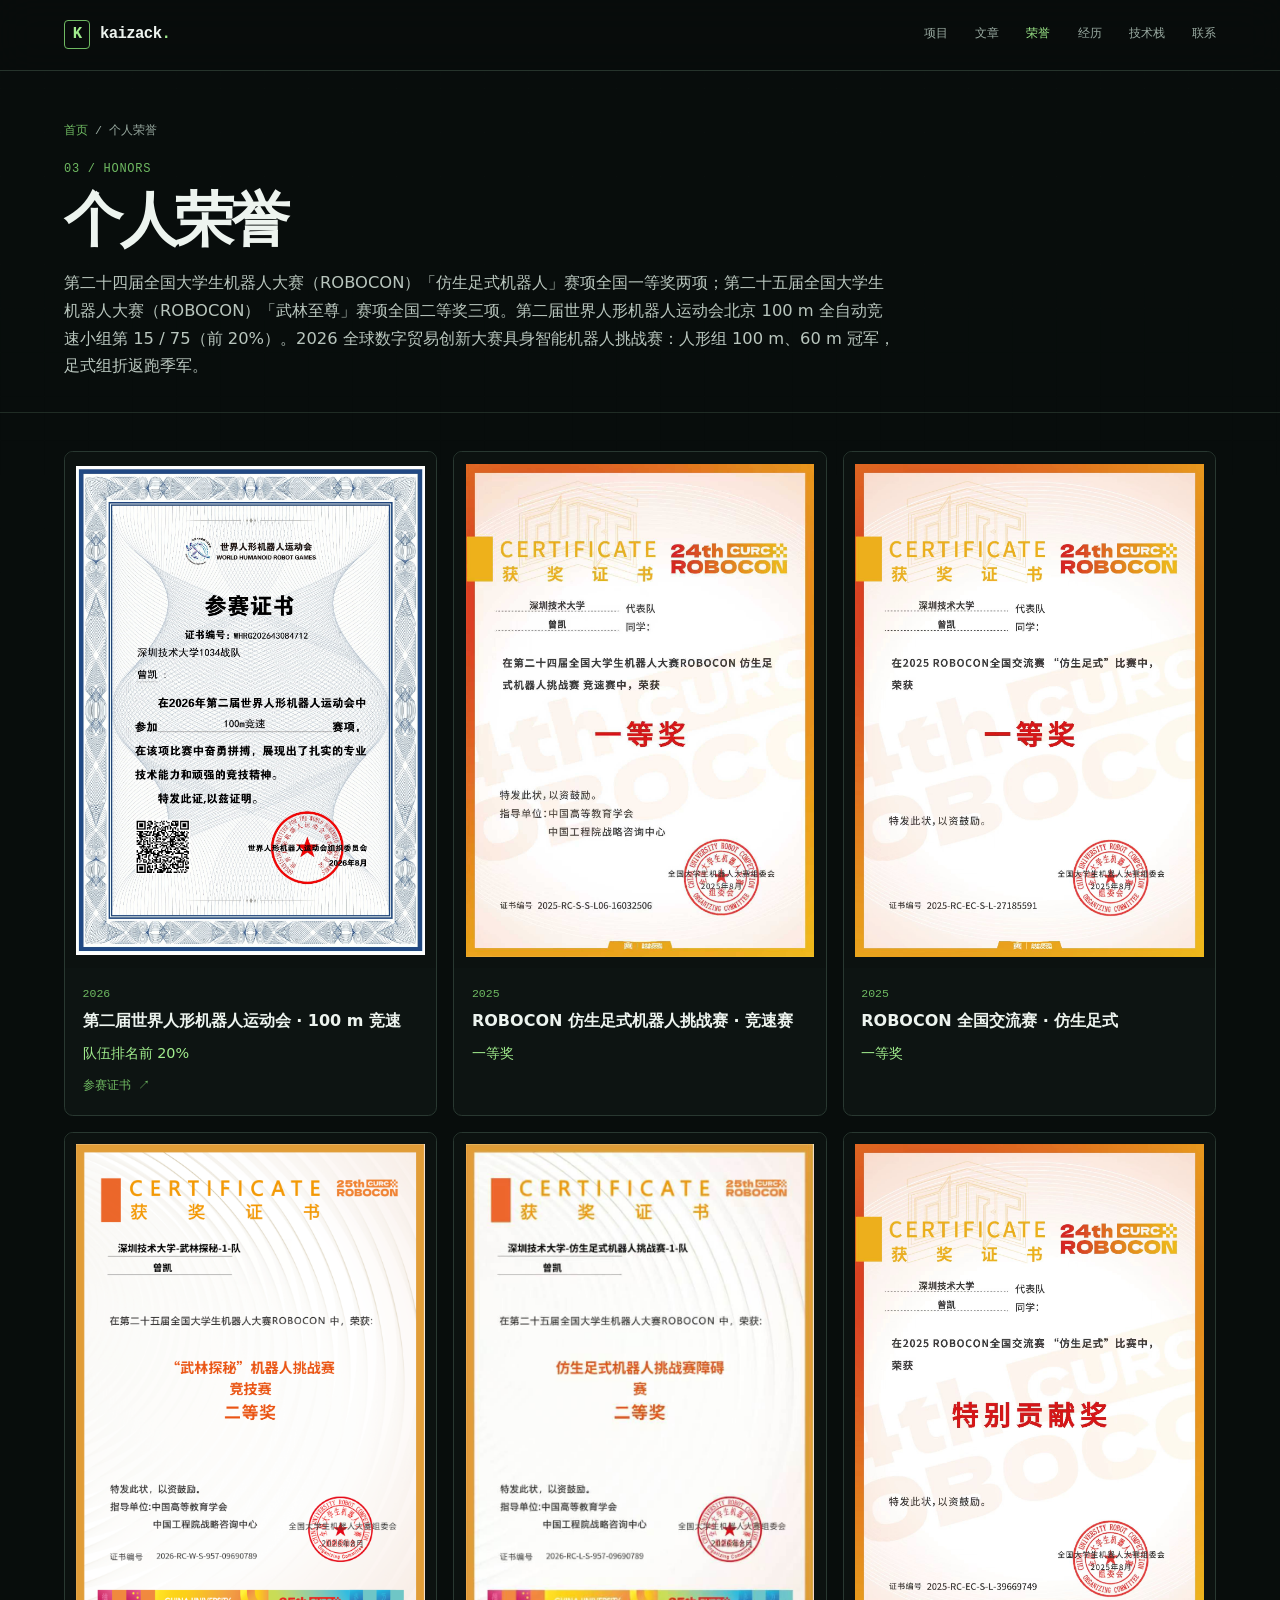
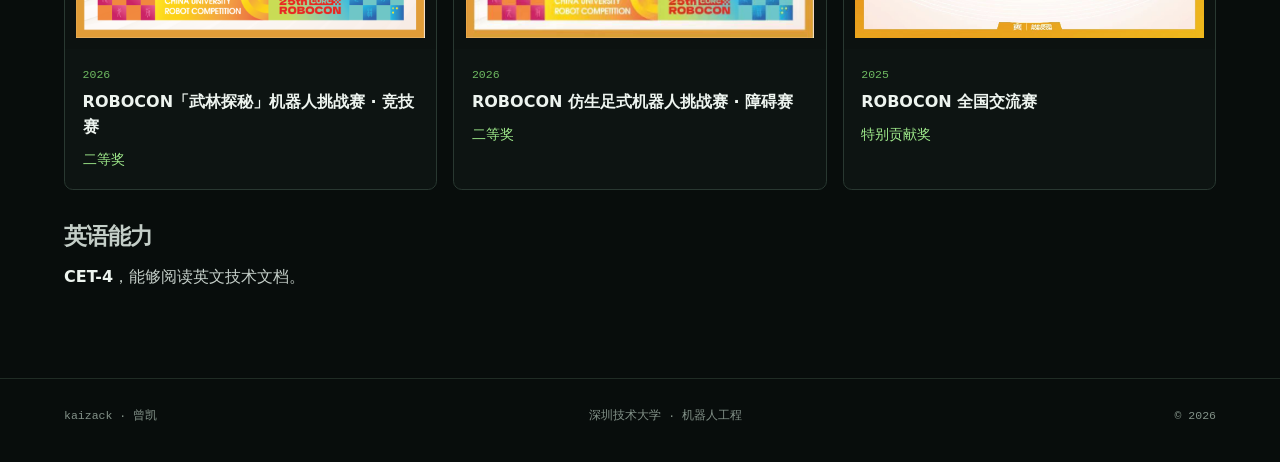
==== commit e979124f: "Update profile, honors gallery, and Go2 replay placement" ====
--- a/honors/index.html
+++ b/honors/index.html
@@ -23,27 +23,45 @@
   <section class="page-hero"><div class="wrap">
     <div class="breadcrumbs"><a href="/">首页</a> / 个人荣誉</div>
     <p class="eyebrow">03 / honors</p><h1>个人荣誉</h1>
-    <p class="lede">机器人竞赛获奖、世界人形机器人运动会名次、具身智能机器人赛成绩，以及英语技术文档阅读能力。</p>
+    <p class="lede">第二十四届全国大学生机器人大赛（ROBOCON）「仿生足式机器人」赛项全国一等奖两项；第二十五届全国大学生机器人大赛（ROBOCON）「武林至尊」赛项全国二等奖三项。第二届世界人形机器人运动会北京 100 m 全自动竞速小组第 15 / 75（前 20%）。2026 全球数字贸易创新大赛具身智能机器人挑战赛：人形组 100 m、60 m 冠军，足式组折返跑季军。</p>
   </div></section>
   <section class="detail-content" id="honors"><div class="wrap">
     <div class="honors-grid">
       <article class="honor-card">
-        <button class="honor-preview" type="button" data-lightbox aria-label="查看第二十四届 ROBOCON 仿生足式机器人证书">
-          <img src="/assets/honor-robocon-2025-race.jpg" alt="ROBOCON 仿生足式机器人竞赛一等奖证书" loading="lazy" decoding="async">
+        <button class="honor-preview" type="button" data-lightbox aria-label="查看第二届世界人形机器人运动会参赛证书">
+          <img src="/assets/honor-whrg-2026-100m.jpg" alt="第二届世界人形机器人运动会 100 m 竞速参赛证书" loading="lazy" decoding="async">
         </button>
-        <div class="honor-body"><p class="honor-year">ROBOCON · 仿生足式机器人</p><h3>第二十四届全国大学生机器人大赛</h3><p class="honor-result">全国一等奖 两项</p></div>
-      </article>
-      <article class="honor-card honor-text-card">
-        <div class="honor-body"><p class="honor-year">ROBOCON · 武林至尊</p><h3>第二十五届全国大学生机器人大赛</h3><p class="honor-result">全国二等奖 三项</p></div>
+        <div class="honor-body"><p class="honor-year">2026</p><h3>第二届世界人形机器人运动会 · 100 m 竞速</h3><p class="honor-result">队伍排名前 20%</p><a class="honor-document-link" href="/assets/honor-whrg-2026-certificate.pdf" target="_blank" rel="noreferrer">参赛证书 ↗</a></div>
       </article>
       <article class="honor-card">
-        <button class="honor-preview" type="button" data-lightbox aria-label="查看第二届世界人形机器人运动会参赛证书">
-          <img src="/assets/honor-whrg-2026-100m.jpg" alt="第二届世界人形机器人运动会北京 100 m 全自动竞速参赛证书" loading="lazy" decoding="async">
+        <button class="honor-preview" type="button" data-lightbox aria-label="查看 2025 ROBOCON 仿生足式机器人挑战赛竞速赛一等奖证书">
+          <img src="/assets/honor-robocon-2025-race.jpg" alt="2025 ROBOCON 仿生足式机器人挑战赛竞速赛一等奖证书" loading="lazy" decoding="async">
         </button>
-        <div class="honor-body"><p class="honor-year">北京 · 100 m 全自动竞速</p><h3>第二届世界人形机器人运动会</h3><p class="honor-result">小组第 15 / 75（前 20%）</p><a class="honor-document-link" href="/assets/honor-whrg-2026-certificate.pdf" target="_blank" rel="noreferrer">参赛证书 ↗</a></div>
+        <div class="honor-body"><p class="honor-year">2025</p><h3>ROBOCON 仿生足式机器人挑战赛 · 竞速赛</h3><p class="honor-result">一等奖</p></div>
       </article>
-      <article class="honor-card honor-text-card">
-        <div class="honor-body"><p class="honor-year">2026 全球数字贸易创新大赛</p><h3>具身智能机器人挑战赛</h3><p class="honor-result">人形组 100 m、60 m 冠军<br>足式组折返跑季军</p></div>
+      <article class="honor-card">
+        <button class="honor-preview" type="button" data-lightbox aria-label="查看 2025 ROBOCON 全国交流赛仿生足式一等奖证书">
+          <img src="/assets/honor-robocon-2025-exchange.jpg" alt="2025 ROBOCON 全国交流赛仿生足式一等奖证书" loading="lazy" decoding="async">
+        </button>
+        <div class="honor-body"><p class="honor-year">2025</p><h3>ROBOCON 全国交流赛 · 仿生足式</h3><p class="honor-result">一等奖</p></div>
+      </article>
+      <article class="honor-card">
+        <button class="honor-preview" type="button" data-lightbox aria-label="查看 2026 ROBOCON 武林探秘机器人挑战赛竞技赛二等奖证书">
+          <img src="/assets/honor-robocon-2026-wulin.png" alt="2026 ROBOCON 武林探秘机器人挑战赛竞技赛二等奖证书" loading="lazy" decoding="async">
+        </button>
+        <div class="honor-body"><p class="honor-year">2026</p><h3>ROBOCON「武林探秘」机器人挑战赛 · 竞技赛</h3><p class="honor-result">二等奖</p></div>
+      </article>
+      <article class="honor-card">
+        <button class="honor-preview" type="button" data-lightbox aria-label="查看 2026 ROBOCON 仿生足式机器人挑战赛障碍赛二等奖证书">
+          <img src="/assets/honor-robocon-2026-obstacle.jpg" alt="2026 ROBOCON 仿生足式机器人挑战赛障碍赛二等奖证书" loading="lazy" decoding="async">
+        </button>
+        <div class="honor-body"><p class="honor-year">2026</p><h3>ROBOCON 仿生足式机器人挑战赛 · 障碍赛</h3><p class="honor-result">二等奖</p></div>
+      </article>
+      <article class="honor-card">
+        <button class="honor-preview" type="button" data-lightbox aria-label="查看 2025 ROBOCON 全国交流赛特别贡献奖证书">
+          <img src="/assets/honor-robocon-2025-contribution.jpg" alt="2025 ROBOCON 全国交流赛特别贡献奖证书" loading="lazy" decoding="async">
+        </button>
+        <div class="honor-body"><p class="honor-year">2025</p><h3>ROBOCON 全国交流赛</h3><p class="honor-result">特别贡献奖</p></div>
       </article>
     </div>
     <div class="prose" style="margin-top:2rem"><h2>英语能力</h2><p><strong>CET-4</strong>，能够阅读英文技术文档。</p></div>
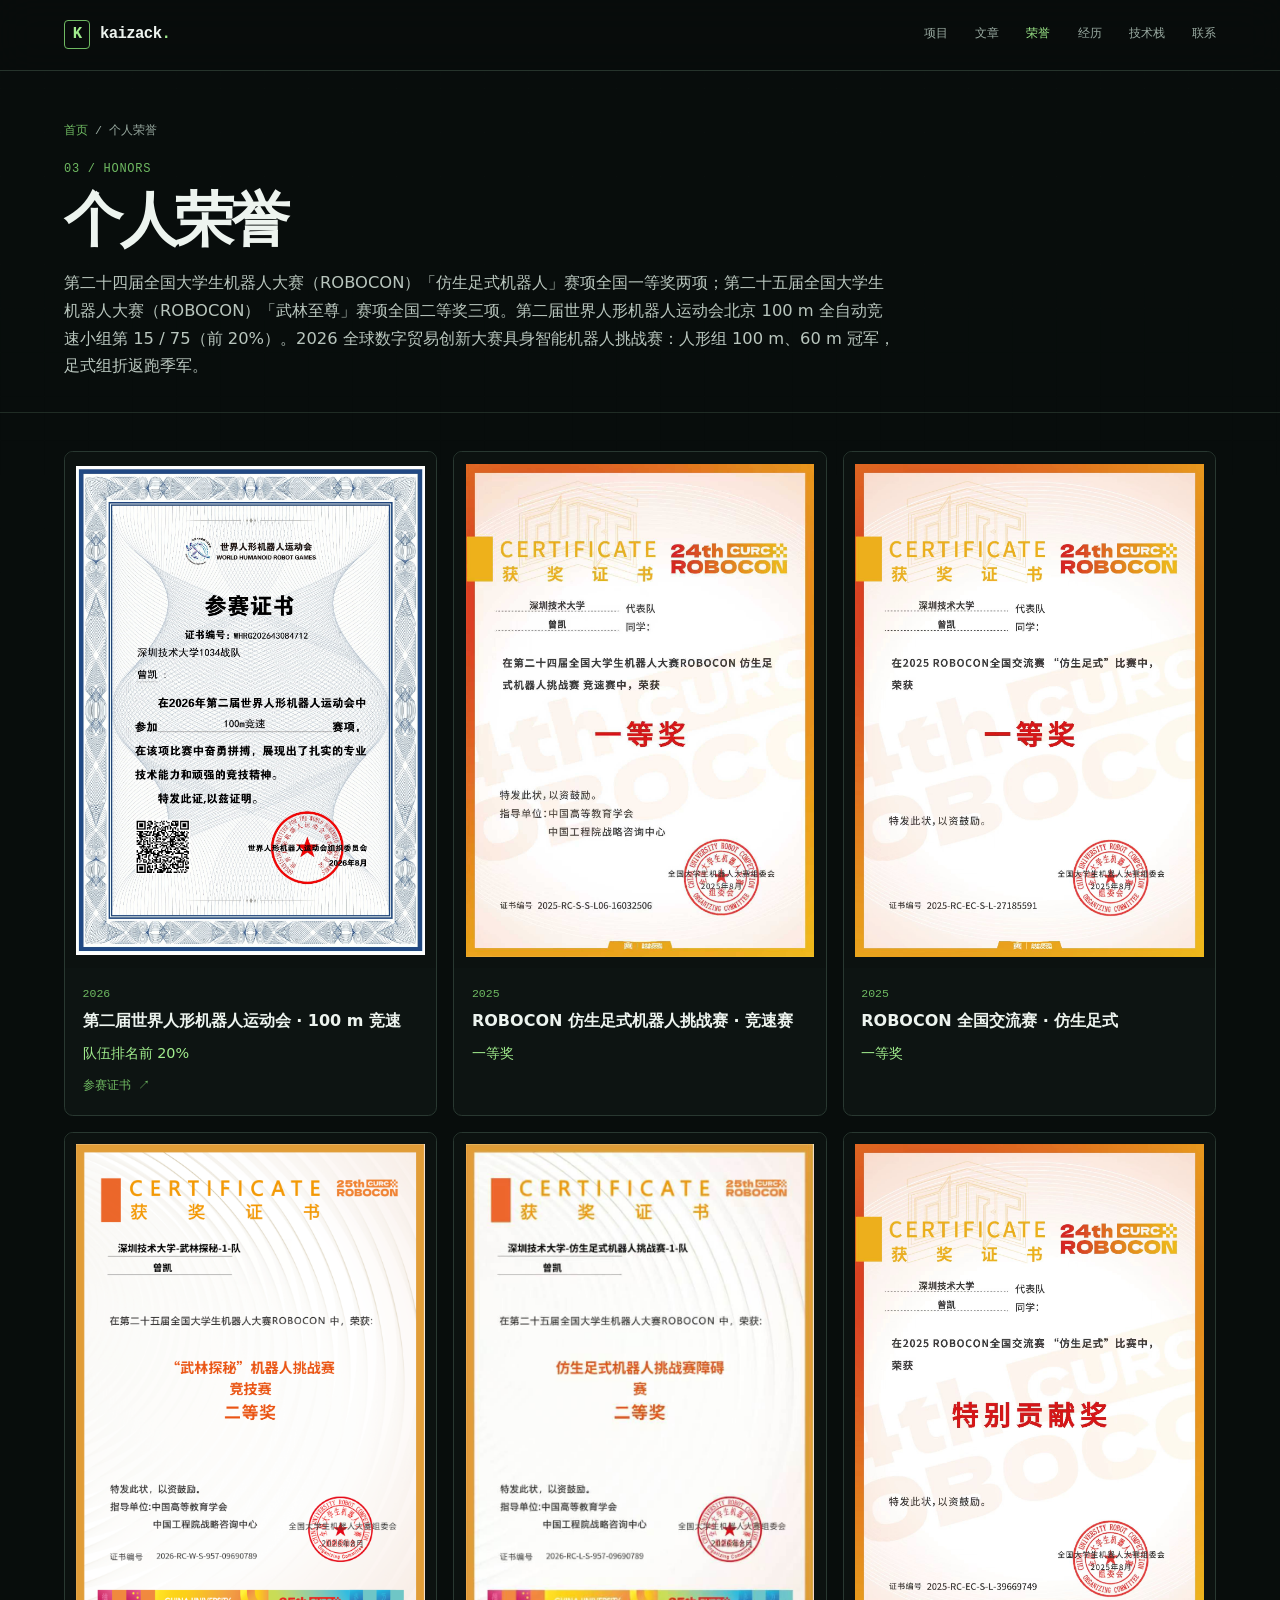
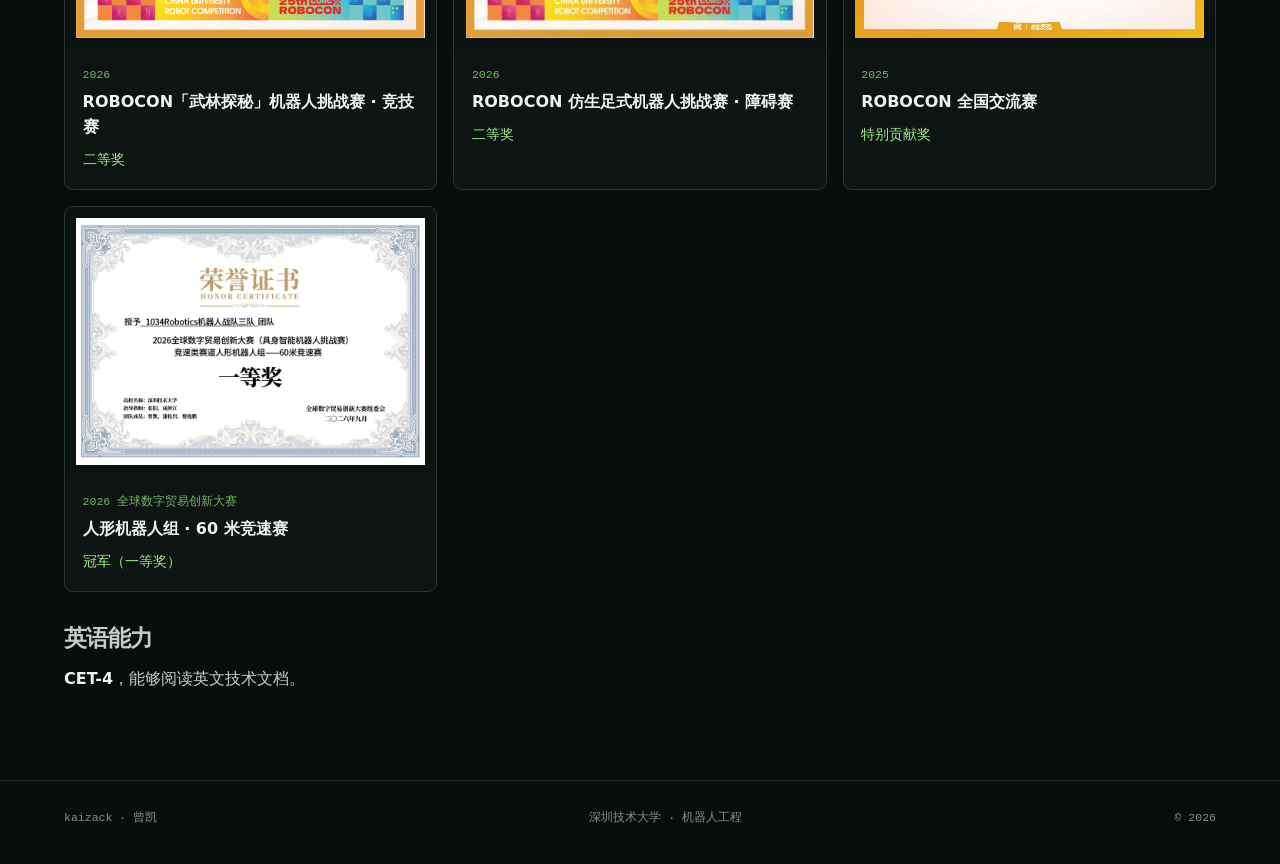
==== commit 4f85cb40: "Add digital trade 60 m championship certificate to honors" ====
--- a/honors/index.html
+++ b/honors/index.html
@@ -7,7 +7,7 @@
   <meta name="description" content="曾凯的机器人竞赛与赛事获奖证书。">
   <title>个人荣誉 — kaizack</title>
   <link rel="icon" href="/assets/mark.svg" type="image/svg+xml">
-  <link rel="stylesheet" href="/assets/site.css?v=d2a3a76b84ee8436ade313af73252d78590f33d6">
+  <link rel="stylesheet" href="/assets/site.css?v=a1f533ad2880a4ce2a5d7da3c9502793f0d8ea3f6b9fa1bbccb9c99594dda414">
   <script src="/assets/site.js" defer></script>
 </head>
 <body>
@@ -63,6 +63,12 @@
         </button>
         <div class="honor-body"><p class="honor-year">2025</p><h3>ROBOCON 全国交流赛</h3><p class="honor-result">特别贡献奖</p></div>
       </article>
+      <article class="honor-card">
+        <button class="honor-preview" type="button" data-lightbox aria-label="查看全球数字贸易创新大赛人形机器人 60 米竞速一等奖证书">
+          <img class="honor-landscape" src="/assets/honor-digital-trade-2026-humanoid-60m.jpg" alt="2026 全球数字贸易创新大赛具身智能机器人挑战赛人形机器人组 60 米竞速赛一等奖证书" loading="lazy" decoding="async">
+        </button>
+        <div class="honor-body"><p class="honor-year">2026 全球数字贸易创新大赛</p><h3>人形机器人组 · 60 米竞速赛</h3><p class="honor-result">冠军（一等奖）</p></div>
+      </article>
     </div>
     <div class="prose" style="margin-top:2rem"><h2>英语能力</h2><p><strong>CET-4</strong>，能够阅读英文技术文档。</p></div>
   </div></section>
--- a/assets/site.css
+++ b/assets/site.css
@@ -79,7 +79,7 @@
 .article-card h3 { margin: .35rem 0 .45rem; font-size: 1.13rem; }
 .article-card p { margin: 0; color: var(--muted); font-size: .9rem; }
 .article-card .article-meta { color: var(--green-dim); font-size: .7rem; }
-.honor-highlights { display: grid; grid-template-columns: repeat(2, minmax(0, 1fr)); gap: 1rem; }
+.honor-highlights { display: grid; grid-template-columns: repeat(3, minmax(0, 1fr)); gap: 1rem; }
 .honor-highlight { min-width: 0; overflow: hidden; border: 1px solid var(--line); border-radius: .55rem; background: rgba(16,23,21,.8); }
 .honor-highlight-link { display: flex; height: 9rem; align-items: center; justify-content: center; overflow: hidden; padding: .65rem; background: #0c1210; cursor: pointer; }
 .honor-highlight-link:hover { background: #111a16; }
@@ -93,6 +93,7 @@
 .honor-text-card .honor-body { display: flex; min-height: 20rem; flex-direction: column; justify-content: center; }
 .honor-preview { display: block; width: 100%; padding: .7rem; border: 0; background: #0c1210; cursor: zoom-in; }
 .honor-preview img { width: 100%; aspect-ratio: 210 / 297; object-fit: contain; }
+.honor-preview img.honor-landscape { aspect-ratio: 1813 / 1280; }
 .honor-body { padding: 1rem 1.1rem 1.1rem; }
 .honor-year { margin: 0 0 .35rem; color: var(--green-dim); font-family: var(--mono); font-size: .72rem; }
 .honor-body h3 { margin: 0; font-size: 1rem; line-height: 1.55; }
@@ -177,7 +178,7 @@
   .nav-links a { padding: .6rem .1rem; }
   .project-grid, .article-grid { grid-template-columns: 1fr; }
   .honors-grid { grid-template-columns: 1fr; }
-  .honor-highlights { grid-template-columns: repeat(2, minmax(0, 1fr)); }
+  .honor-highlights { grid-template-columns: 1fr; }
   .honor-highlight-link { height: 7.5rem; }
   .honor-highlight-caption { padding: .6rem .65rem .7rem; font-size: .78rem; line-height: 1.45; }
   .project-card img { height: 13rem; }
